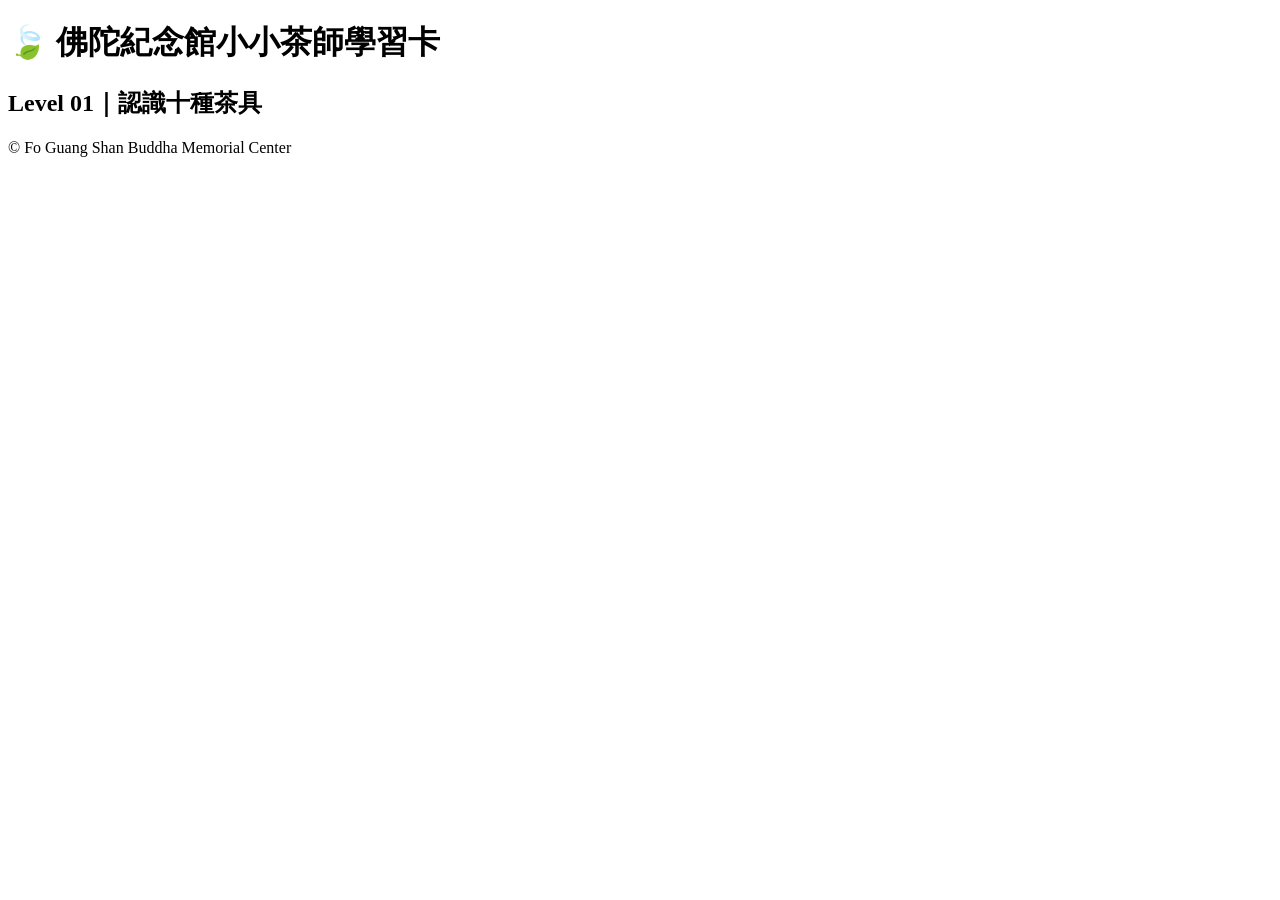
==== level-01/level1.html @ e58f7c5a "Add level1.html for Level 01 learning card" ====
<!DOCTYPE html>
<html lang="zh-Hant">
<head>
  <meta charset="UTF-8">
  <meta name="viewport" content="width=device-width, initial-scale=1.0">
  <title>Level 01｜佛陀紀念館小小茶師學習卡</title>
  <link rel="stylesheet" href="style.css">
</head>
<body>
  <header>
    <h1>🍃 佛陀紀念館小小茶師學習卡</h1>
    <h2>Level 01｜認識十種茶具</h2>
  </header>

  <main id="card-container"></main>

  <footer>
    <p>© Fo Guang Shan Buddha Memorial Center</p>
  </footer>

  <script src="script.js"></script>
</body>
</html>
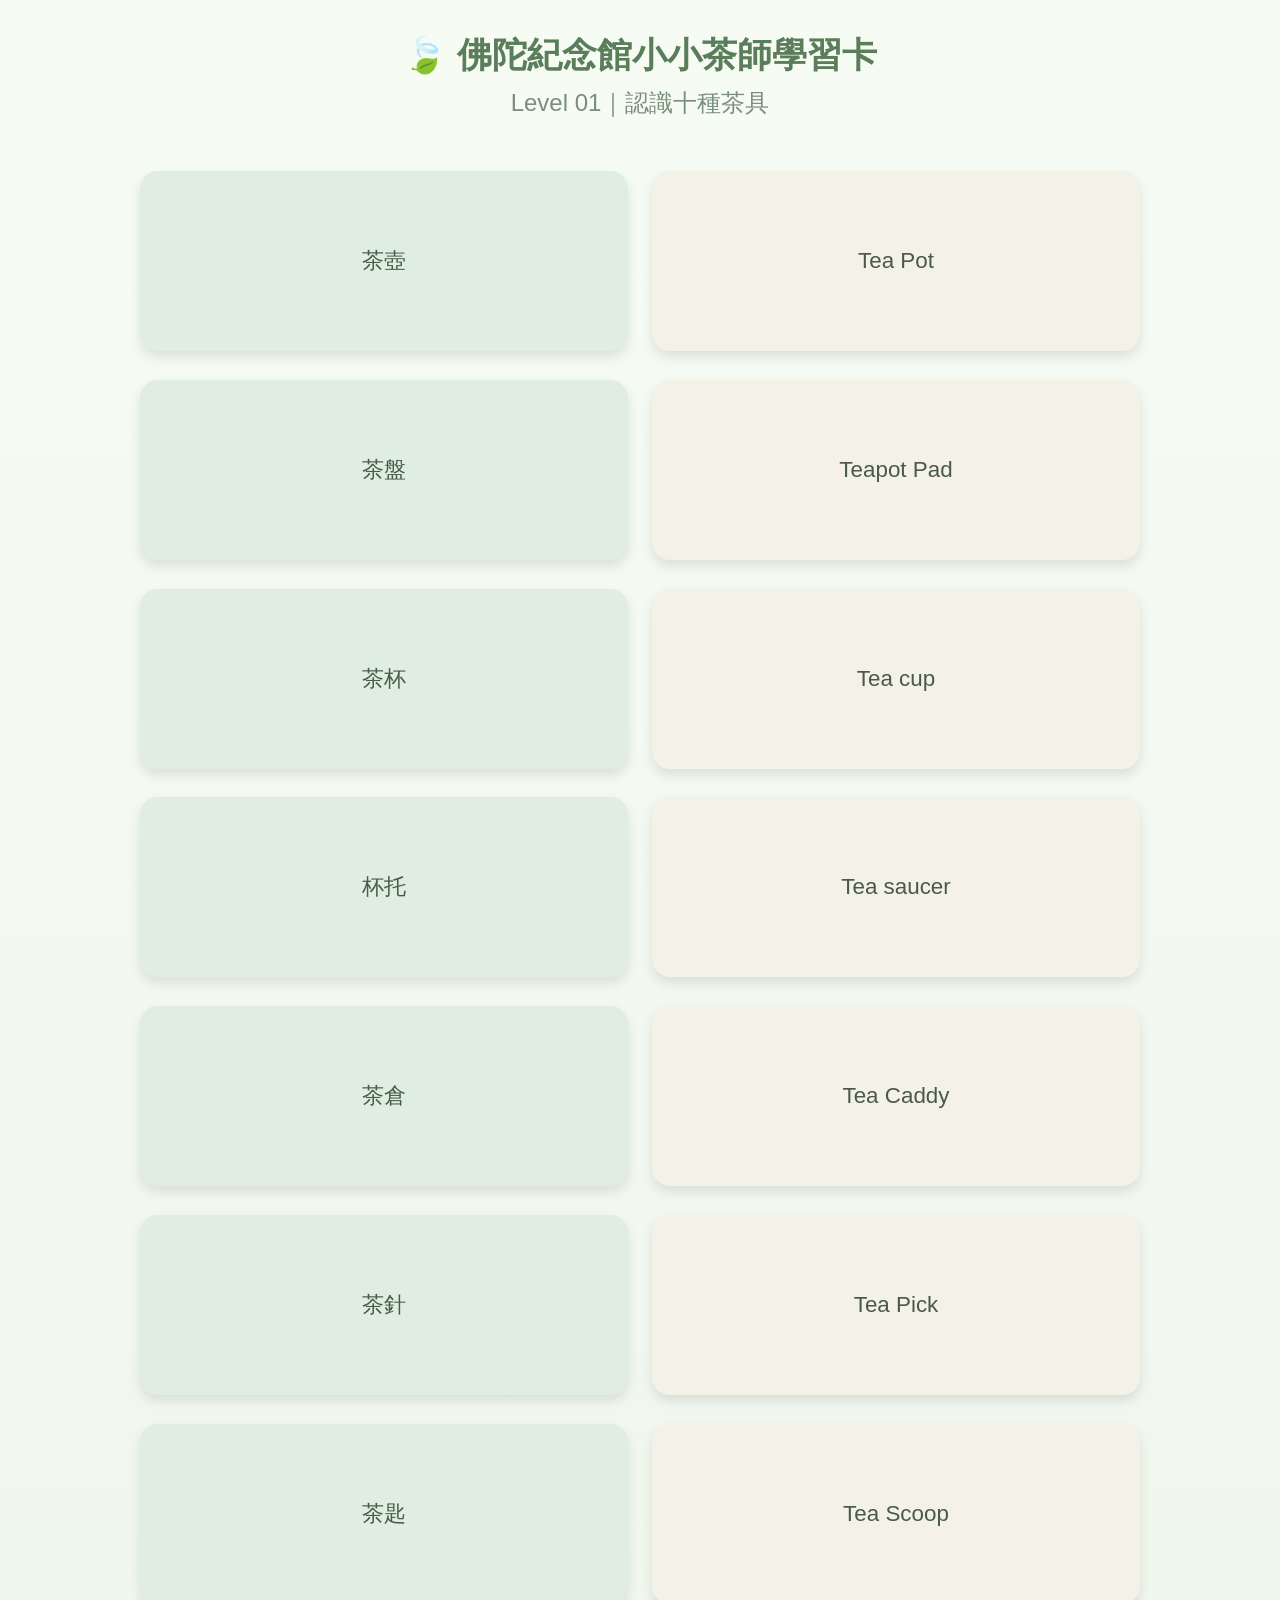
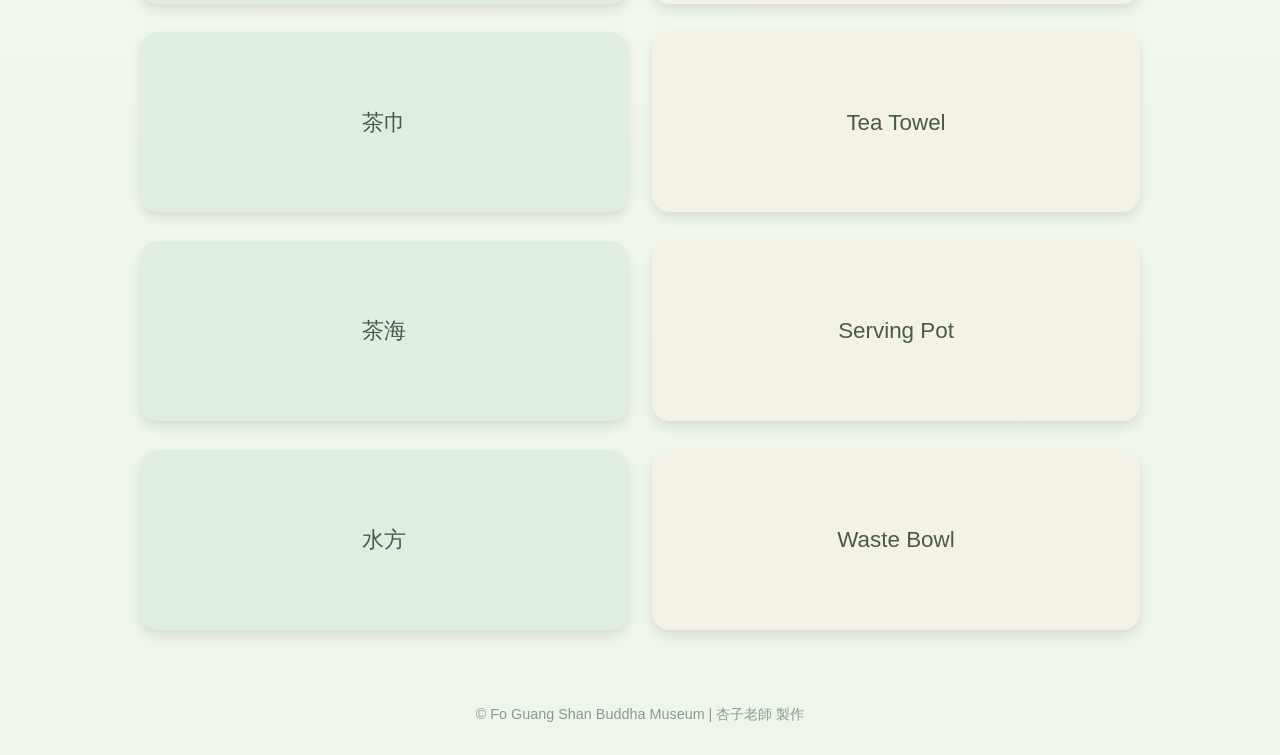
==== commit 929a03cb: "Update level1.html" ====
--- a/level-01/level1.html
+++ b/level-01/level1.html
@@ -15,7 +15,7 @@
   <main id="card-container"></main>
 
   <footer>
-    <p>© Fo Guang Shan Buddha Memorial Center</p>
+    <p>© Fo Guang Shan Buddha Museum | 杏子老師 製作</p>
   </footer>
 
   <script src="script.js"></script>
--- a/level-01/style.css
+++ b/level-01/style.css
@@ -0,0 +1,105 @@
+body {
+  font-family: "Noto Sans TC", sans-serif;
+  margin: 0;
+  background: linear-gradient(180deg, #f6fbf4, #eef5ea);
+  color: #4a5a4a;
+}
+
+header {
+  text-align: center;
+  padding: 2rem 1rem 1rem;
+}
+
+h1 {
+  margin: 0;
+  font-size: 2.2rem;
+  color: #5a7d5a;
+}
+
+h2 {
+  margin-top: 0.5rem;
+  font-weight: normal;
+  color: #7a8f7a;
+}
+
+/* 卡片容器 */
+#card-container {
+  max-width: 1000px;
+  margin: auto;
+  padding: 1rem;
+}
+
+/* 每一列（中英文對稱） */
+.card-row {
+  display: grid;
+  grid-template-columns: 1fr 1fr;
+  gap: 1.5rem;
+  margin-bottom: 1.8rem;
+}
+
+/* 卡片翻面效果 */
+.card {
+  perspective: 1000px;
+}
+
+.card-inner {
+  position: relative;
+  width: 100%;
+  height: 180px;
+  transition: transform 0.6s;
+  transform-style: preserve-3d;
+  cursor: pointer;
+}
+
+.card.flipped .card-inner {
+  transform: rotateY(180deg);
+}
+
+.card-face {
+  position: absolute;
+  inset: 0;
+  border-radius: 18px;
+  padding: 1.2rem;
+  display: flex;
+  align-items: center;
+  justify-content: center;
+  text-align: center;
+  backface-visibility: hidden;
+  box-shadow: 0 6px 12px rgba(0, 0, 0, 0.1);
+  font-size: 1.4rem;
+  line-height: 1.5;
+}
+
+/* 中文卡片 */
+.front-zh {
+  background: #dfeee0;
+}
+
+.back-zh {
+  background: #cfe3d0;
+  transform: rotateY(180deg);
+}
+
+/* 英文卡片 */
+.front-en {
+  background: #f4f1e6;
+}
+
+.back-en {
+  background: #e8e2cf;
+  transform: rotateY(180deg);
+}
+
+footer {
+  text-align: center;
+  padding: 1rem;
+  color: #8a9a8a;
+  font-size: 0.9rem;
+}
+
+/* 響應式設計 */
+@media (max-width: 768px) {
+  .card-row {
+    grid-template-columns: 1fr;
+  }
+}
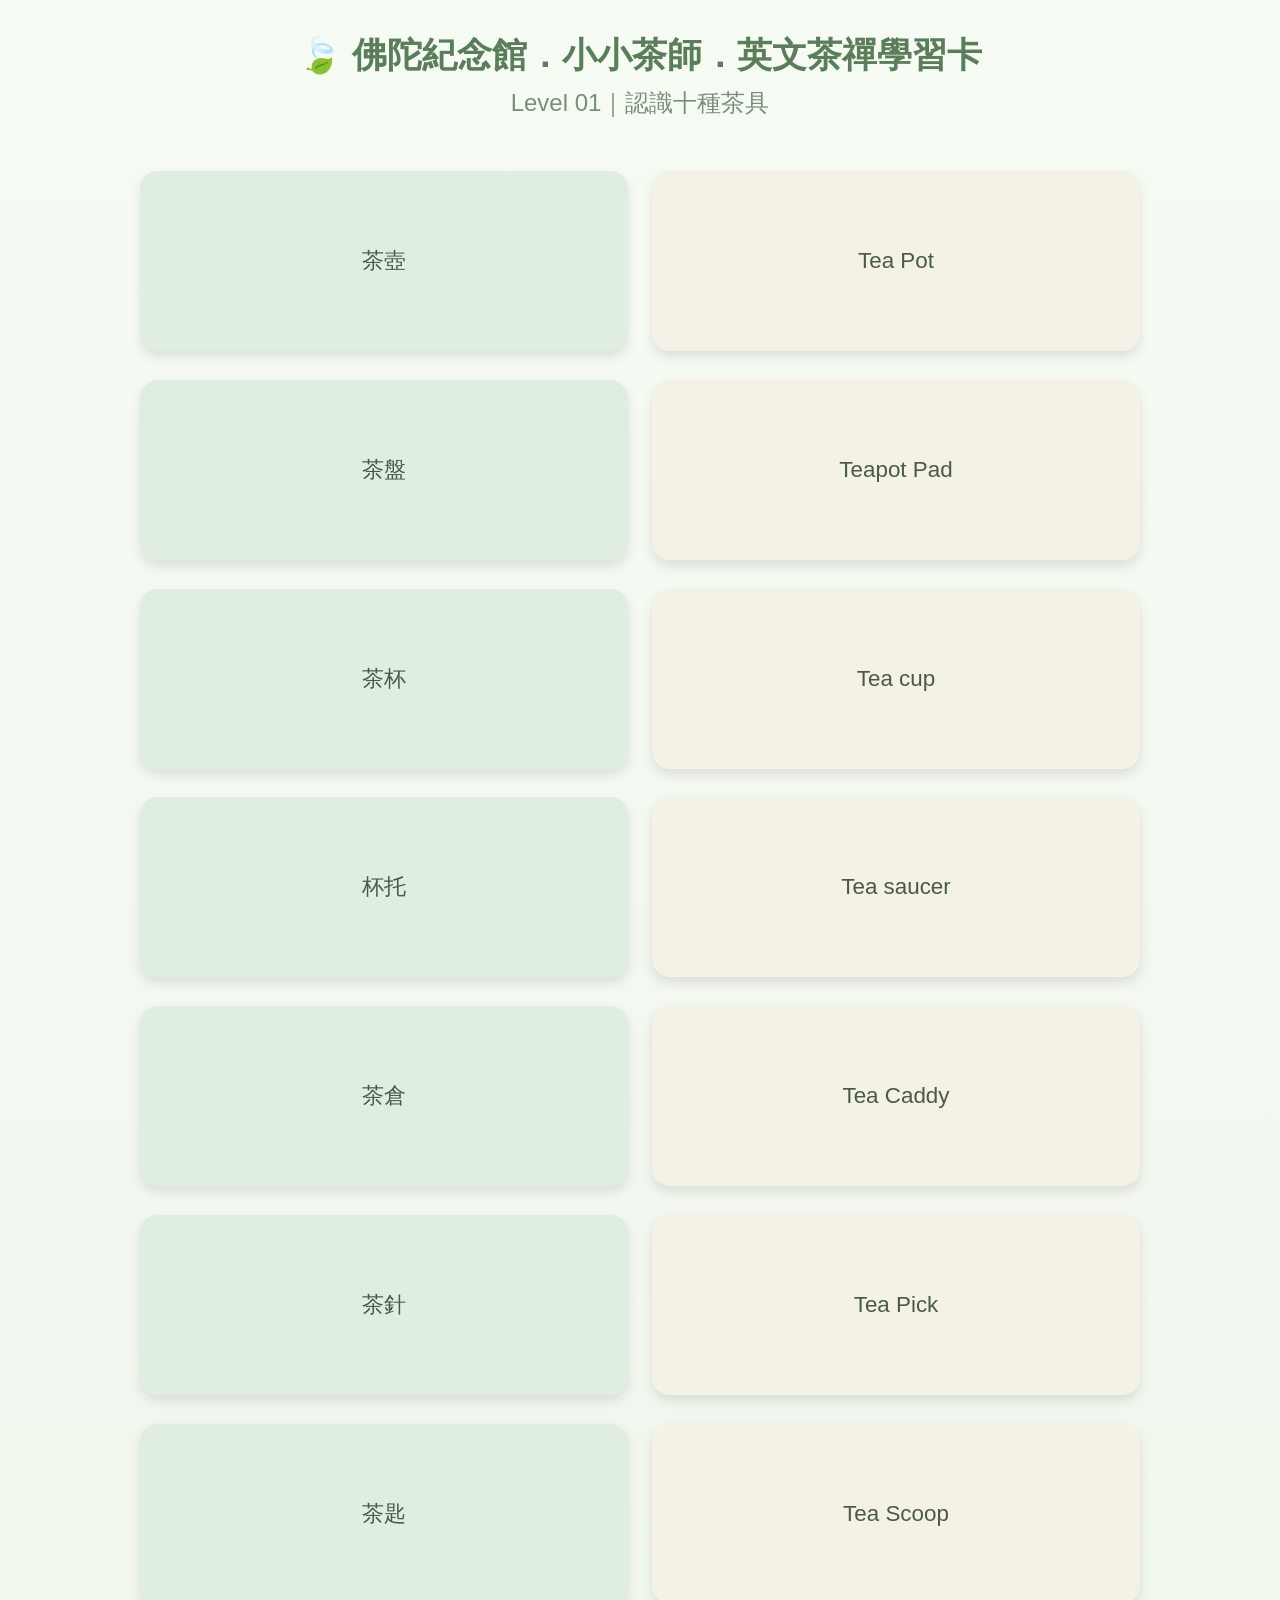
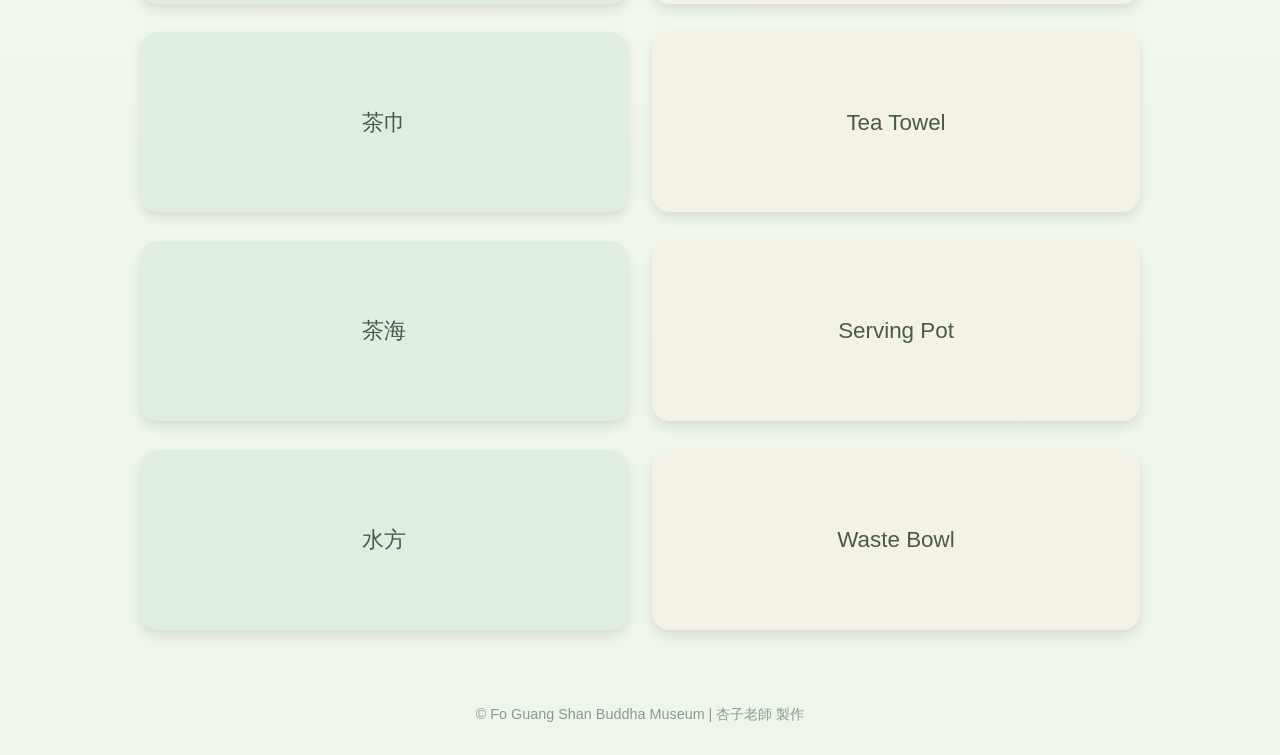
==== commit 05d5fbbc: "Update level1.html" ====
--- a/level-01/level1.html
+++ b/level-01/level1.html
@@ -3,12 +3,12 @@
 <head>
   <meta charset="UTF-8">
   <meta name="viewport" content="width=device-width, initial-scale=1.0">
-  <title>Level 01｜佛陀紀念館小小茶師學習卡</title>
+  <title>Level 01｜佛陀紀念館．小小茶師．英文茶禪學習卡</title>
   <link rel="stylesheet" href="style.css">
 </head>
 <body>
   <header>
-    <h1>🍃 佛陀紀念館小小茶師學習卡</h1>
+    <h1>🍃 佛陀紀念館．小小茶師．英文茶禪學習卡</h1>
     <h2>Level 01｜認識十種茶具</h2>
   </header>
 
